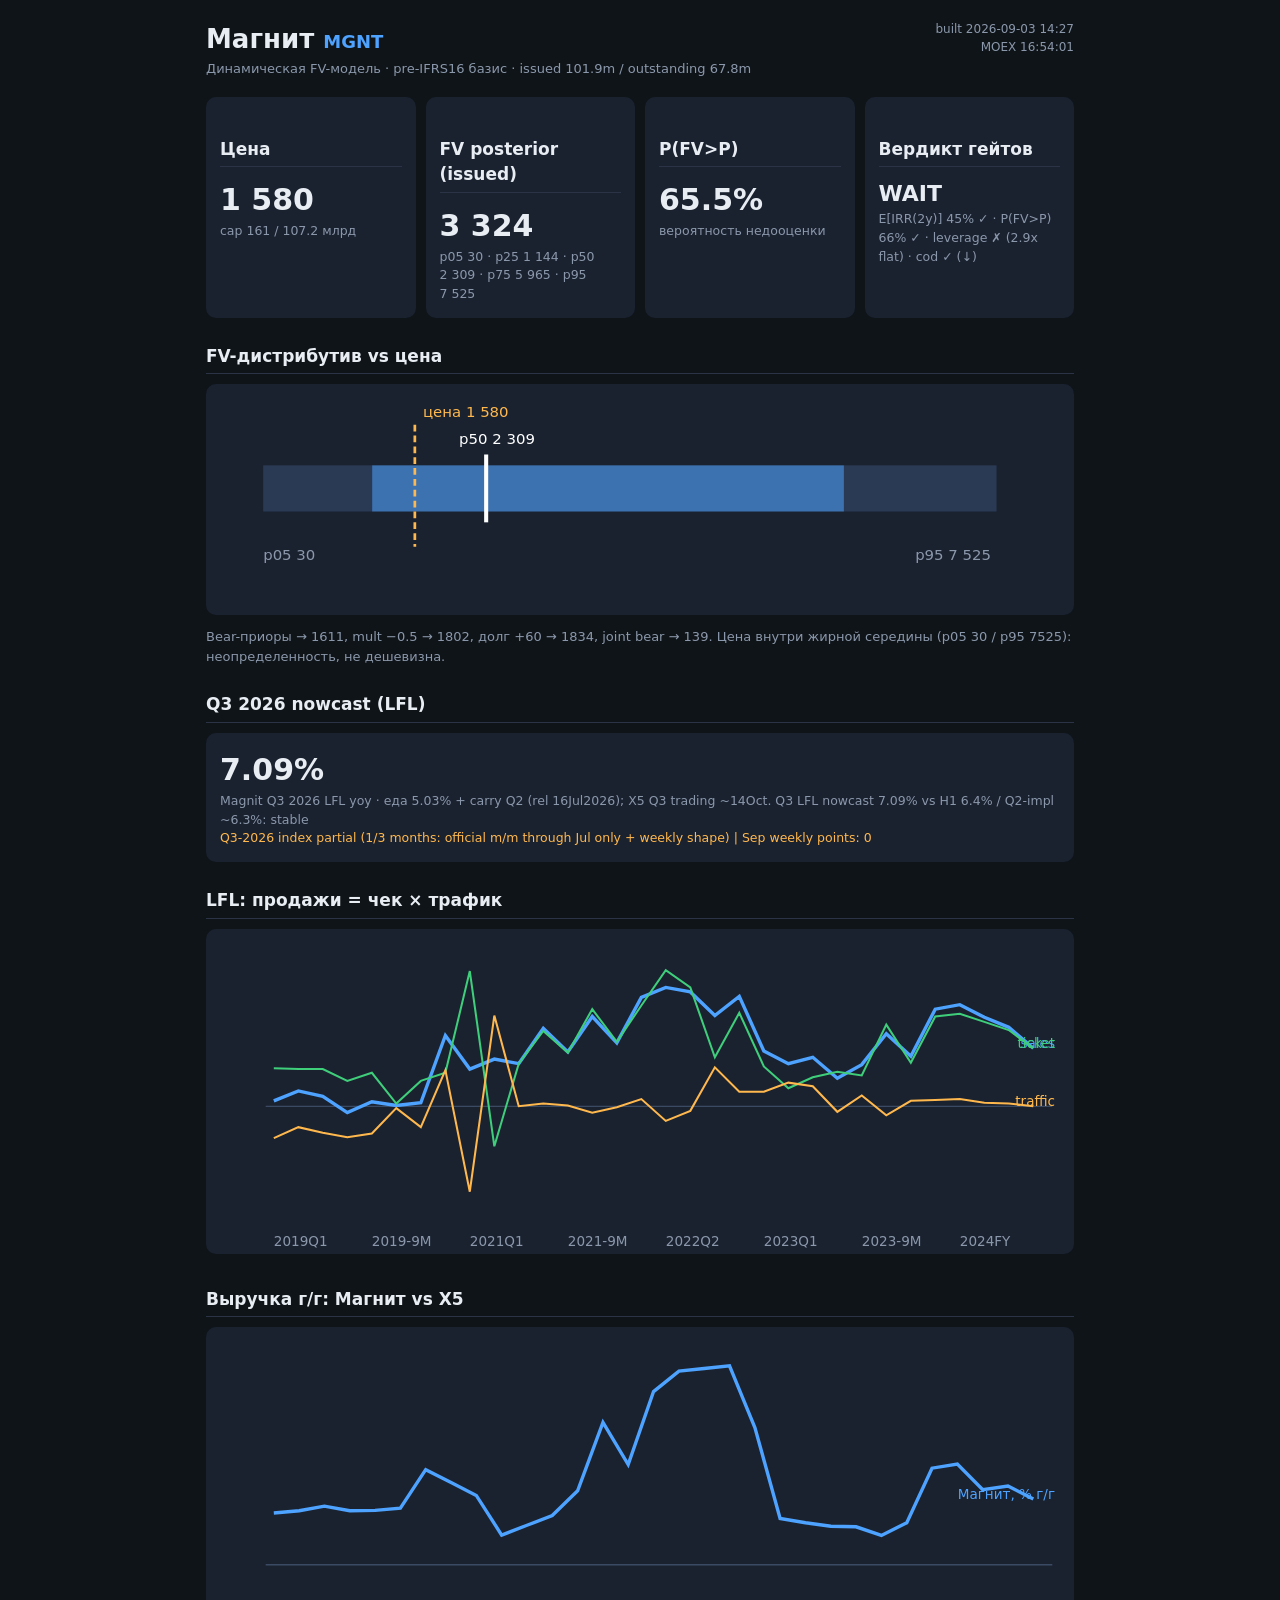
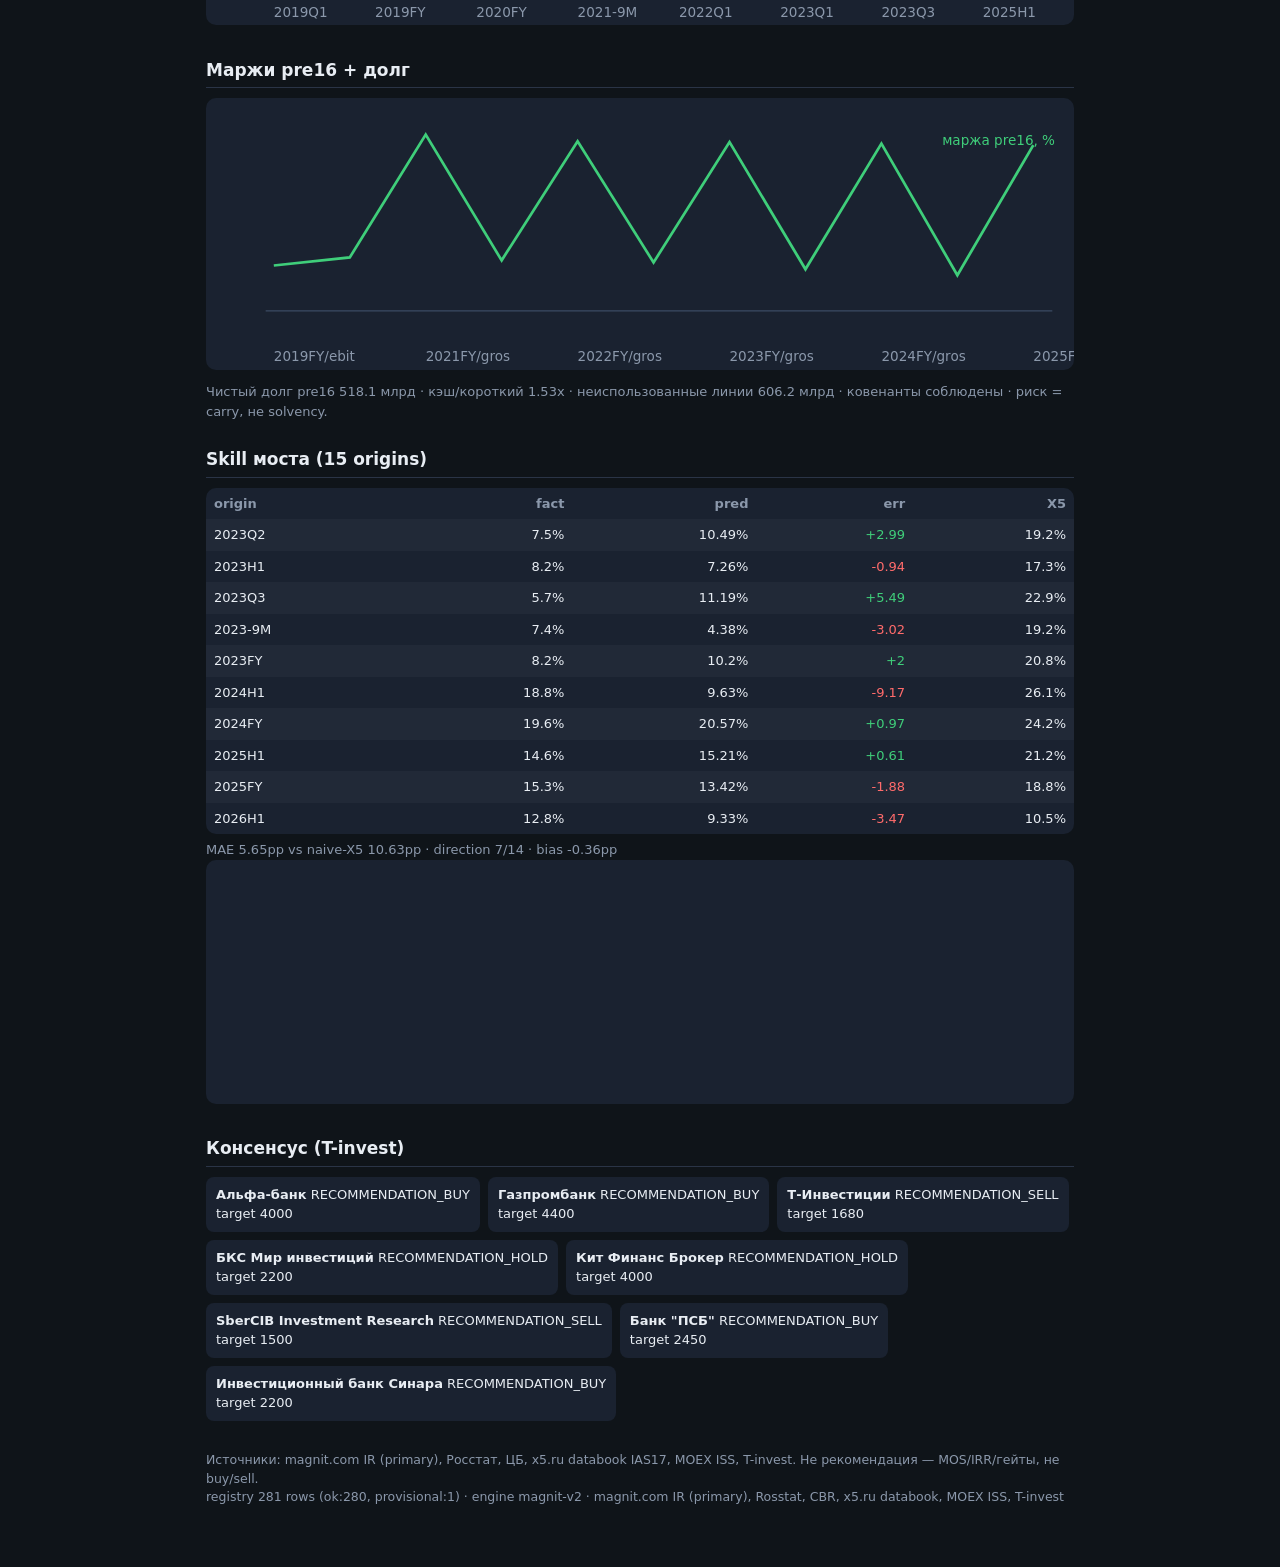
==== web/index.html @ 6f5b5670 "Magnit FV dashboard v1: static UI + model data bundle" ====
<!DOCTYPE html>
<html lang="ru">
<head>
<meta charset="UTF-8">
<meta name="viewport" content="width=device-width, initial-scale=1.0">
<title>Магнит (MGNT) — Fair Value дашборд</title>
<link rel="stylesheet" href="styles.css">
</head>
<body>
<header>
  <div>
    <h1>Магнит <span class="ticker">MGNT</span></h1>
    <p class="sub">Динамическая FV-модель · pre-IFRS16 базис · issued 101.9m / outstanding 67.8m</p>
  </div>
  <div class="meta"><span id="built">…</span><br><span id="mkt-update">…</span></div>
</header>

<section class="cards">
  <div class="card big"><h2>Цена</h2><div class="num" id="price">—</div><div class="cap" id="cap">—</div></div>
  <div class="card big"><h2>FV posterior (issued)</h2><div class="num" id="fv-mean">—</div><div class="cap" id="fv-band">—</div></div>
  <div class="card"><h2>P(FV&gt;P)</h2><div class="num" id="pfv">—</div><div class="cap">вероятность недооценки</div></div>
  <div class="card"><h2>Вердикт гейтов</h2><div class="num small" id="verdict">—</div><div class="cap" id="gates">—</div></div>
</section>

<section><h2>FV-дистрибутив vs цена</h2><svg id="fvchart" viewBox="0 0 640 170"></svg>
<p class="note" id="robust">…</p></section>

<section><h2>Q3 2026 nowcast (LFL)</h2><div class="card"><div class="num" id="nc">—</div><div class="cap" id="nc-detail">—</div><div class="cap warn" id="nc-warn">—</div></div></section>

<section><h2>LFL: продажи = чек × трафик</h2><svg id="lflchart" viewBox="0 0 640 240"></svg></section>

<section><h2>Выручка г/г: Магнит vs X5</h2><svg id="revchart" viewBox="0 0 640 220"></svg></section>

<section><h2>Маржи pre16 + долг</h2><svg id="mgnchart" viewBox="0 0 640 200"></svg>
<p class="note" id="credit">…</p></section>

<section><h2>Skill моста (15 origins)</h2><div id="skill"></div><svg id="errchart" viewBox="0 0 640 180"></svg></section>

<section><h2>Консенсус (T-invest)</h2><div id="consensus"></div></section>

<footer>
<p>Источники: magnit.com IR (primary), Росстат, ЦБ, x5.ru databook IAS17, MOEX ISS, T-invest. Не рекомендация — MOS/IRR/гейты, не buy/sell.</p>
<p id="fresh">…</p>
</footer>
<script src="app.js"></script>
</body>
</html>
---- web/styles.css ----
:root { --bg: #0f1419; --card: #1a2230; --txt: #e8edf3; --mut: #8b98ab; --acc: #4da3ff; --up: #3fce7a; --dn: #ff6b6b; --warn: #ffb84d; }
* { box-sizing: border-box; margin: 0; }
body { background: var(--bg); color: var(--txt); font: 15px/1.5 system-ui, sans-serif; max-width: 900px; margin: 0 auto; padding: 20px 16px 60px; }
header { display: flex; justify-content: space-between; align-items: flex-start; margin-bottom: 18px; }
h1 { font-size: 26px; } .ticker { color: var(--acc); font-size: 18px; }
.sub { color: var(--mut); font-size: 13px; } .meta { text-align: right; color: var(--mut); font-size: 12px; }
h2 { font-size: 17px; margin: 26px 0 10px; border-bottom: 1px solid #2a3446; padding-bottom: 4px; }
.cards { display: grid; grid-template-columns: repeat(auto-fit, minmax(180px, 1fr)); gap: 10px; }
.card { background: var(--card); border-radius: 10px; padding: 14px; }
.card.big { grid-column: span 1; }
.num { font-size: 30px; font-weight: 700; } .num.small { font-size: 22px; }
.cap { color: var(--mut); font-size: 12.5px; } .warn { color: var(--warn); }
svg { width: 100%; background: var(--card); border-radius: 10px; }
.note { color: var(--mut); font-size: 13px; margin-top: 6px; }
table { width: 100%; border-collapse: collapse; font-size: 13px; background: var(--card); border-radius: 10px; overflow: hidden; }
th, td { padding: 6px 8px; text-align: right; } th:first-child, td:first-child { text-align: left; }
th { color: var(--mut); font-weight: 600; } tr:nth-child(even) td { background: #ffffff08; }
.pos { color: var(--up); } .neg { color: var(--dn); }
footer { color: var(--mut); font-size: 12.5px; margin-top: 30px; }
.cons { display: flex; flex-wrap: wrap; gap: 8px; }
.cons div { background: var(--card); border-radius: 8px; padding: 8px 10px; font-size: 13px; }
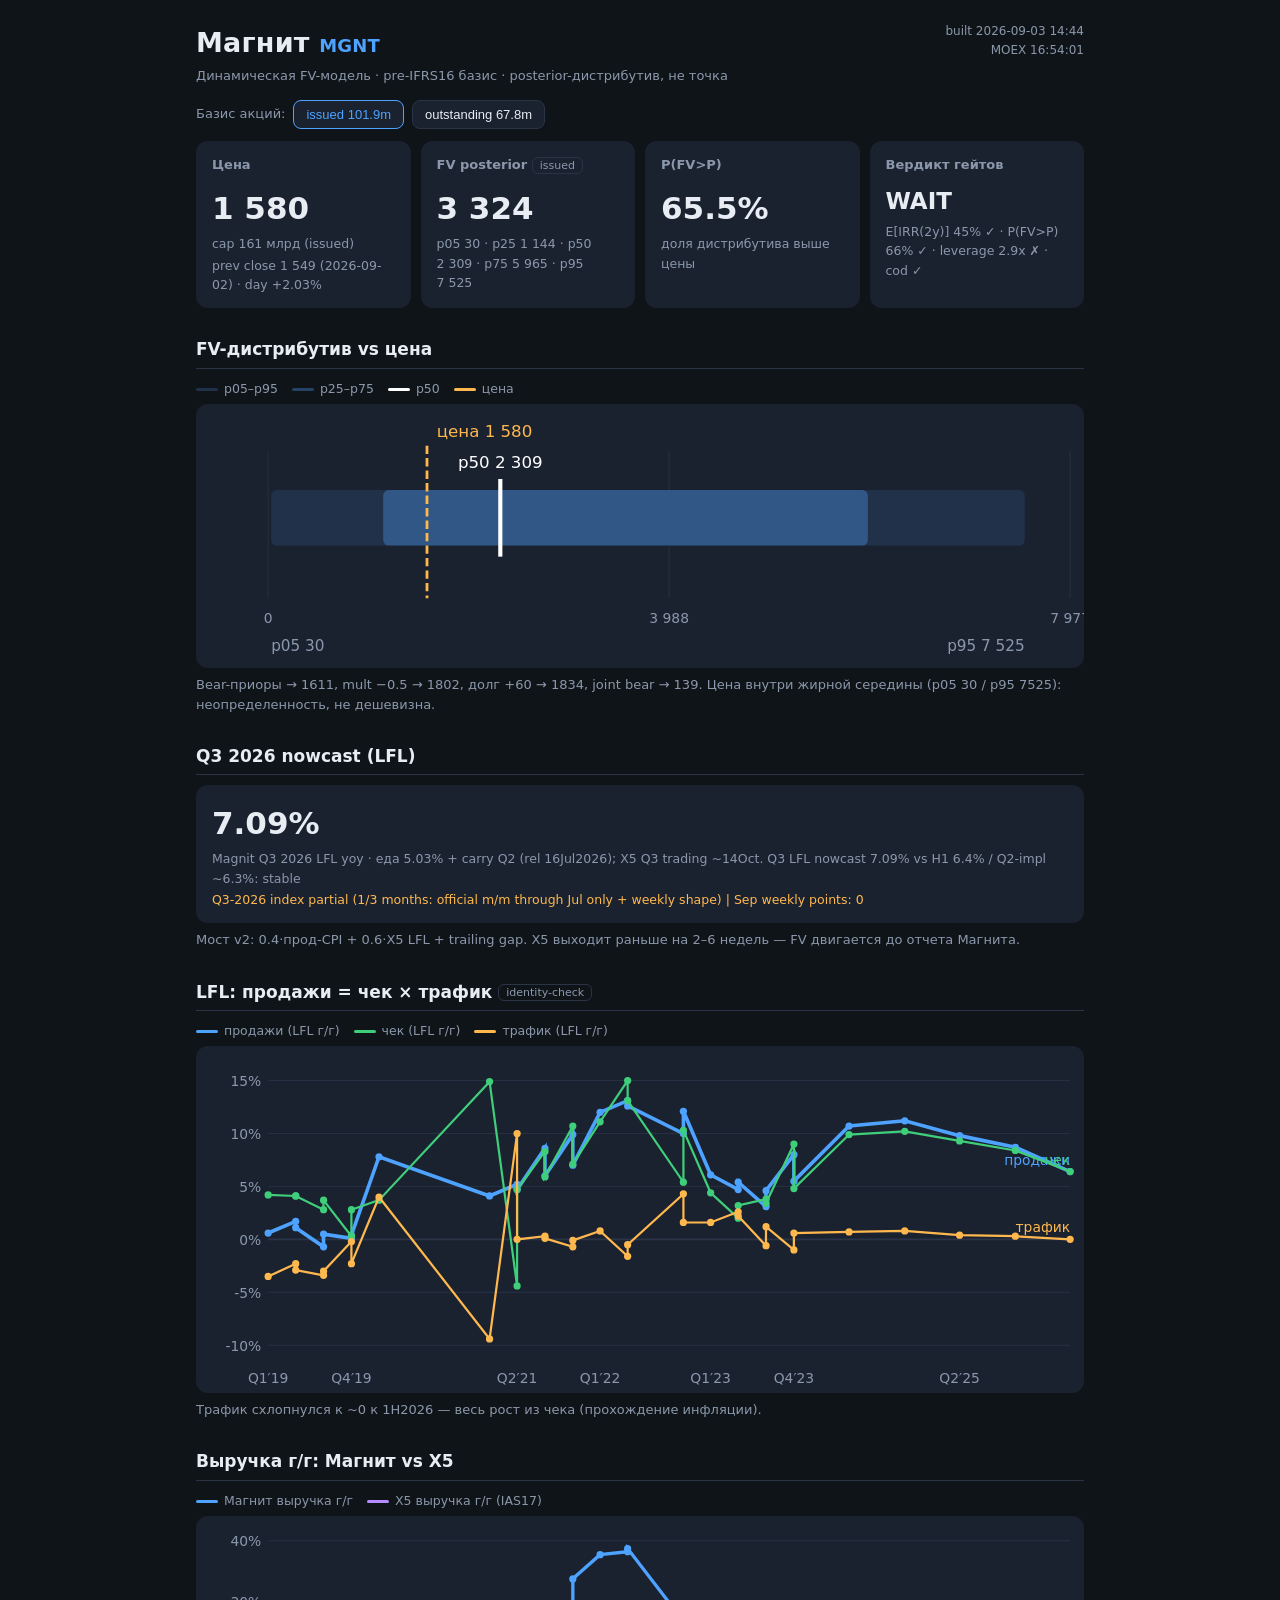
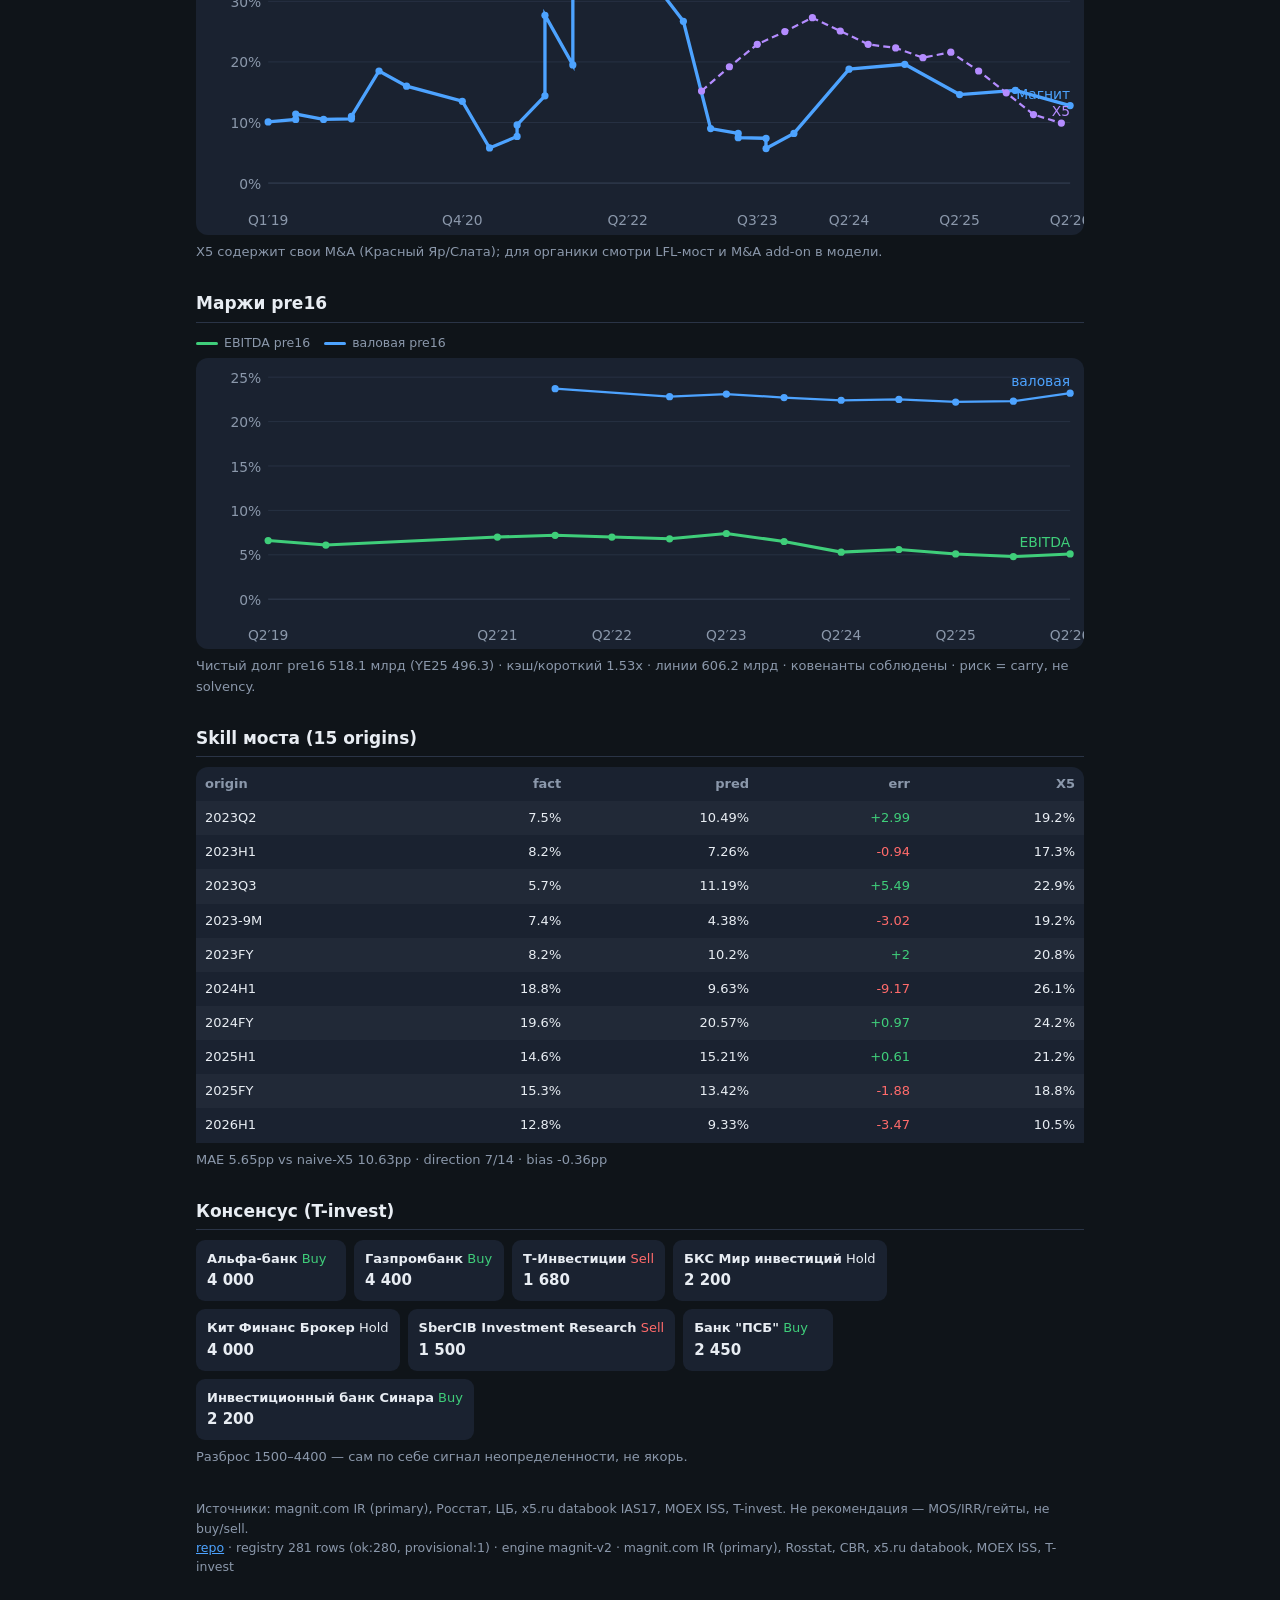
==== commit 514548d0: "v2: time-axis charts, legends, tooltips, dual-basis toggle, gates from data, headless tests" ====
--- a/web/index.html
+++ b/web/index.html
@@ -3,6 +3,9 @@
 <head>
 <meta charset="UTF-8">
 <meta name="viewport" content="width=device-width, initial-scale=1.0">
+<meta name="description" content="Магнит (MGNT): динамическая fair-value модель — posterior FV, nowcast, skill, кредит. Не рекомендация.">
+<meta name="theme-color" content="#0f1419">
+<link rel="icon" href="data:image/svg+xml,%3Csvg xmlns='http://www.w3.org/2000/svg' viewBox='0 0 32 32'%3E%3Crect width='32' height='32' rx='7' fill='%230f1419'/%3E%3Ctext x='16' y='22' font-size='17' text-anchor='middle' fill='%234da3ff' font-family='sans-serif' font-weight='bold'%3EM%3C/text%3E%3C/svg%3E">
 <title>Магнит (MGNT) — Fair Value дашборд</title>
 <link rel="stylesheet" href="styles.css">
 </head>
@@ -10,37 +13,47 @@
 <header>
   <div>
     <h1>Магнит <span class="ticker">MGNT</span></h1>
-    <p class="sub">Динамическая FV-модель · pre-IFRS16 базис · issued 101.9m / outstanding 67.8m</p>
+    <p class="sub">Динамическая FV-модель · pre-IFRS16 базис · posterior-дистрибутив, не точка</p>
   </div>
   <div class="meta"><span id="built">…</span><br><span id="mkt-update">…</span></div>
 </header>
 
+<div class="basis-row">
+  <span>Базис акций:</span>
+  <button id="b-iss" class="on">issued 101.9m</button>
+  <button id="b-out">outstanding 67.8m</button>
+</div>
+
 <section class="cards">
-  <div class="card big"><h2>Цена</h2><div class="num" id="price">—</div><div class="cap" id="cap">—</div></div>
-  <div class="card big"><h2>FV posterior (issued)</h2><div class="num" id="fv-mean">—</div><div class="cap" id="fv-band">—</div></div>
-  <div class="card"><h2>P(FV&gt;P)</h2><div class="num" id="pfv">—</div><div class="cap">вероятность недооценки</div></div>
+  <div class="card big"><h2>Цена</h2><div class="num" id="price">—</div><div class="cap" id="cap">—</div><div class="cap" id="daychg">—</div></div>
+  <div class="card big"><h2>FV posterior <span id="fv-basis" class="tag">issued</span></h2><div class="num" id="fv-mean">—</div><div class="cap" id="fv-band">—</div></div>
+  <div class="card"><h2>P(FV&gt;P)</h2><div class="num" id="pfv">—</div><div class="cap">доля дистрибутива выше цены</div></div>
   <div class="card"><h2>Вердикт гейтов</h2><div class="num small" id="verdict">—</div><div class="cap" id="gates">—</div></div>
 </section>
 
-<section><h2>FV-дистрибутив vs цена</h2><svg id="fvchart" viewBox="0 0 640 170"></svg>
+<section><h2>FV-дистрибутив vs цена</h2><div class="legend" id="fv-legend"></div><svg id="fvchart" viewBox="0 0 640 190" role="img" aria-label="FV distribution chart"></svg>
 <p class="note" id="robust">…</p></section>
 
-<section><h2>Q3 2026 nowcast (LFL)</h2><div class="card"><div class="num" id="nc">—</div><div class="cap" id="nc-detail">—</div><div class="cap warn" id="nc-warn">—</div></div></section>
+<section><h2>Q3 2026 nowcast (LFL)</h2><div class="card"><div class="num" id="nc">—</div><div class="cap" id="nc-detail">—</div><div class="cap warn" id="nc-warn">—</div></div>
+<p class="note">Мост v2: 0.4·прод-CPI + 0.6·X5 LFL + trailing gap. X5 выходит раньше на 2–6 недель — FV двигается до отчета Магнита.</p></section>
 
-<section><h2>LFL: продажи = чек × трафик</h2><svg id="lflchart" viewBox="0 0 640 240"></svg></section>
+<section><h2>LFL: продажи = чек × трафик <span class="tag">identity-check</span></h2><div class="legend" id="lfl-legend"></div><svg id="lflchart" viewBox="0 0 640 250" role="img" aria-label="LFL split chart"></svg>
+<p class="note">Трафик схлопнулся к ~0 к 1H2026 — весь рост из чека (прохождение инфляции).</p></section>
 
-<section><h2>Выручка г/г: Магнит vs X5</h2><svg id="revchart" viewBox="0 0 640 220"></svg></section>
+<section><h2>Выручка г/г: Магнит vs X5</h2><div class="legend" id="rev-legend"></div><svg id="revchart" viewBox="0 0 640 230" role="img" aria-label="Revenue growth chart"></svg>
+<p class="note">X5 содержит свои M&A (Красный Яр/Слата); для органики смотри LFL-мост и M&A add-on в модели.</p></section>
 
-<section><h2>Маржи pre16 + долг</h2><svg id="mgnchart" viewBox="0 0 640 200"></svg>
+<section><h2>Маржи pre16</h2><div class="legend" id="mgn-legend"></div><svg id="mgnchart" viewBox="0 0 640 210" role="img" aria-label="Margins chart"></svg>
 <p class="note" id="credit">…</p></section>
 
-<section><h2>Skill моста (15 origins)</h2><div id="skill"></div><svg id="errchart" viewBox="0 0 640 180"></svg></section>
+<section><h2>Skill моста (15 origins)</h2><div class="tbl-wrap"><div id="skill"></div></div></section>
 
-<section><h2>Консенсус (T-invest)</h2><div id="consensus"></div></section>
+<section><h2>Консенсус (T-invest)</h2><div id="consensus"></div>
+<p class="note">Разброс 1500–4400 — сам по себе сигнал неопределенности, не якорь.</p></section>
 
 <footer>
 <p>Источники: magnit.com IR (primary), Росстат, ЦБ, x5.ru databook IAS17, MOEX ISS, T-invest. Не рекомендация — MOS/IRR/гейты, не buy/sell.</p>
-<p id="fresh">…</p>
+<p><a href="https://github.com/ML371KL/temp-zero-inode-850ms">repo</a> · <span id="fresh">…</span></p>
 </footer>
 <script src="app.js"></script>
 </body>
--- a/web/styles.css
+++ b/web/styles.css
@@ -1,21 +1,33 @@
-:root { --bg: #0f1419; --card: #1a2230; --txt: #e8edf3; --mut: #8b98ab; --acc: #4da3ff; --up: #3fce7a; --dn: #ff6b6b; --warn: #ffb84d; }
+:root { --bg: #0f1419; --card: #1a2230; --txt: #e8edf3; --mut: #8b98ab; --acc: #4da3ff; --up: #3fce7a; --dn: #ff6b6b; --warn: #ffb84d; --line: #2a3446; }
 * { box-sizing: border-box; margin: 0; }
-body { background: var(--bg); color: var(--txt); font: 15px/1.5 system-ui, sans-serif; max-width: 900px; margin: 0 auto; padding: 20px 16px 60px; }
-header { display: flex; justify-content: space-between; align-items: flex-start; margin-bottom: 18px; }
-h1 { font-size: 26px; } .ticker { color: var(--acc); font-size: 18px; }
-.sub { color: var(--mut); font-size: 13px; } .meta { text-align: right; color: var(--mut); font-size: 12px; }
-h2 { font-size: 17px; margin: 26px 0 10px; border-bottom: 1px solid #2a3446; padding-bottom: 4px; }
-.cards { display: grid; grid-template-columns: repeat(auto-fit, minmax(180px, 1fr)); gap: 10px; }
-.card { background: var(--card); border-radius: 10px; padding: 14px; }
-.card.big { grid-column: span 1; }
-.num { font-size: 30px; font-weight: 700; } .num.small { font-size: 22px; }
-.cap { color: var(--mut); font-size: 12.5px; } .warn { color: var(--warn); }
-svg { width: 100%; background: var(--card); border-radius: 10px; }
-.note { color: var(--mut); font-size: 13px; margin-top: 6px; }
-table { width: 100%; border-collapse: collapse; font-size: 13px; background: var(--card); border-radius: 10px; overflow: hidden; }
-th, td { padding: 6px 8px; text-align: right; } th:first-child, td:first-child { text-align: left; }
-th { color: var(--mut); font-weight: 600; } tr:nth-child(even) td { background: #ffffff08; }
+body { background: var(--bg); color: var(--txt); font: 15px/1.55 system-ui, -apple-system, "Segoe UI", sans-serif; max-width: 920px; margin: 0 auto; padding: 22px 16px 64px; }
+header { display: flex; justify-content: space-between; align-items: flex-start; gap: 12px; margin-bottom: 14px; }
+h1 { font-size: 27px; letter-spacing: .2px; } .ticker { color: var(--acc); font-size: 18px; font-weight: 600; }
+.sub { color: var(--mut); font-size: 13px; margin-top: 2px; } .meta { text-align: right; color: var(--mut); font-size: 12px; white-space: nowrap; }
+.basis-row { display: flex; align-items: center; gap: 8px; color: var(--mut); font-size: 13px; margin-bottom: 12px; }
+.basis-row button { background: var(--card); color: var(--txt); border: 1px solid var(--line); border-radius: 8px; padding: 6px 12px; font-size: 13px; cursor: pointer; }
+.basis-row button.on { border-color: var(--acc); color: var(--acc); }
+h2 { font-size: 17px; margin: 28px 0 10px; border-bottom: 1px solid var(--line); padding-bottom: 5px; }
+.tag { font-size: 11px; color: var(--mut); border: 1px solid var(--line); border-radius: 6px; padding: 1px 7px; font-weight: 400; vertical-align: middle; }
+.cards { display: grid; grid-template-columns: repeat(auto-fit, minmax(190px, 1fr)); gap: 10px; }
+.card { background: var(--card); border-radius: 12px; padding: 14px 16px; }
+.card h2 { border: 0; margin: 0 0 4px; font-size: 13px; color: var(--mut); font-weight: 600; }
+.num { font-size: 31px; font-weight: 700; font-variant-numeric: tabular-nums; } .num.small { font-size: 23px; }
+.cap { color: var(--mut); font-size: 12.5px; margin-top: 2px; } .warn { color: var(--warn); }
+.legend { display: flex; flex-wrap: wrap; gap: 6px 14px; font-size: 12.5px; color: var(--mut); margin-bottom: 6px; }
+.legend i { display: inline-block; width: 22px; height: 3px; border-radius: 2px; margin-right: 6px; vertical-align: middle; }
+svg { width: 100%; height: auto; background: var(--card); border-radius: 12px; display: block; }
+svg text { font-family: inherit; }
+.note { color: var(--mut); font-size: 13px; margin-top: 7px; }
+.tbl-wrap { overflow-x: auto; border-radius: 12px; }
+table { width: 100%; border-collapse: collapse; font-size: 13px; background: var(--card); font-variant-numeric: tabular-nums; }
+th, td { padding: 7px 9px; text-align: right; white-space: nowrap; } th:first-child, td:first-child { text-align: left; }
+th { color: var(--mut); font-weight: 600; position: sticky; top: 0; }
+tbody tr:nth-child(even) td { background: #ffffff08; }
 .pos { color: var(--up); } .neg { color: var(--dn); }
-footer { color: var(--mut); font-size: 12.5px; margin-top: 30px; }
 .cons { display: flex; flex-wrap: wrap; gap: 8px; }
-.cons div { background: var(--card); border-radius: 8px; padding: 8px 10px; font-size: 13px; }
+.cons div { background: var(--card); border-radius: 9px; padding: 9px 11px; font-size: 13px; min-width: 150px; }
+.cons .t { font-weight: 700; font-size: 15px; }
+footer { color: var(--mut); font-size: 12.5px; margin-top: 32px; }
+footer a { color: var(--acc); }
+@media (max-width: 560px) { .num { font-size: 25px; } body { padding: 14px 10px 48px; } .meta { display: none; } }
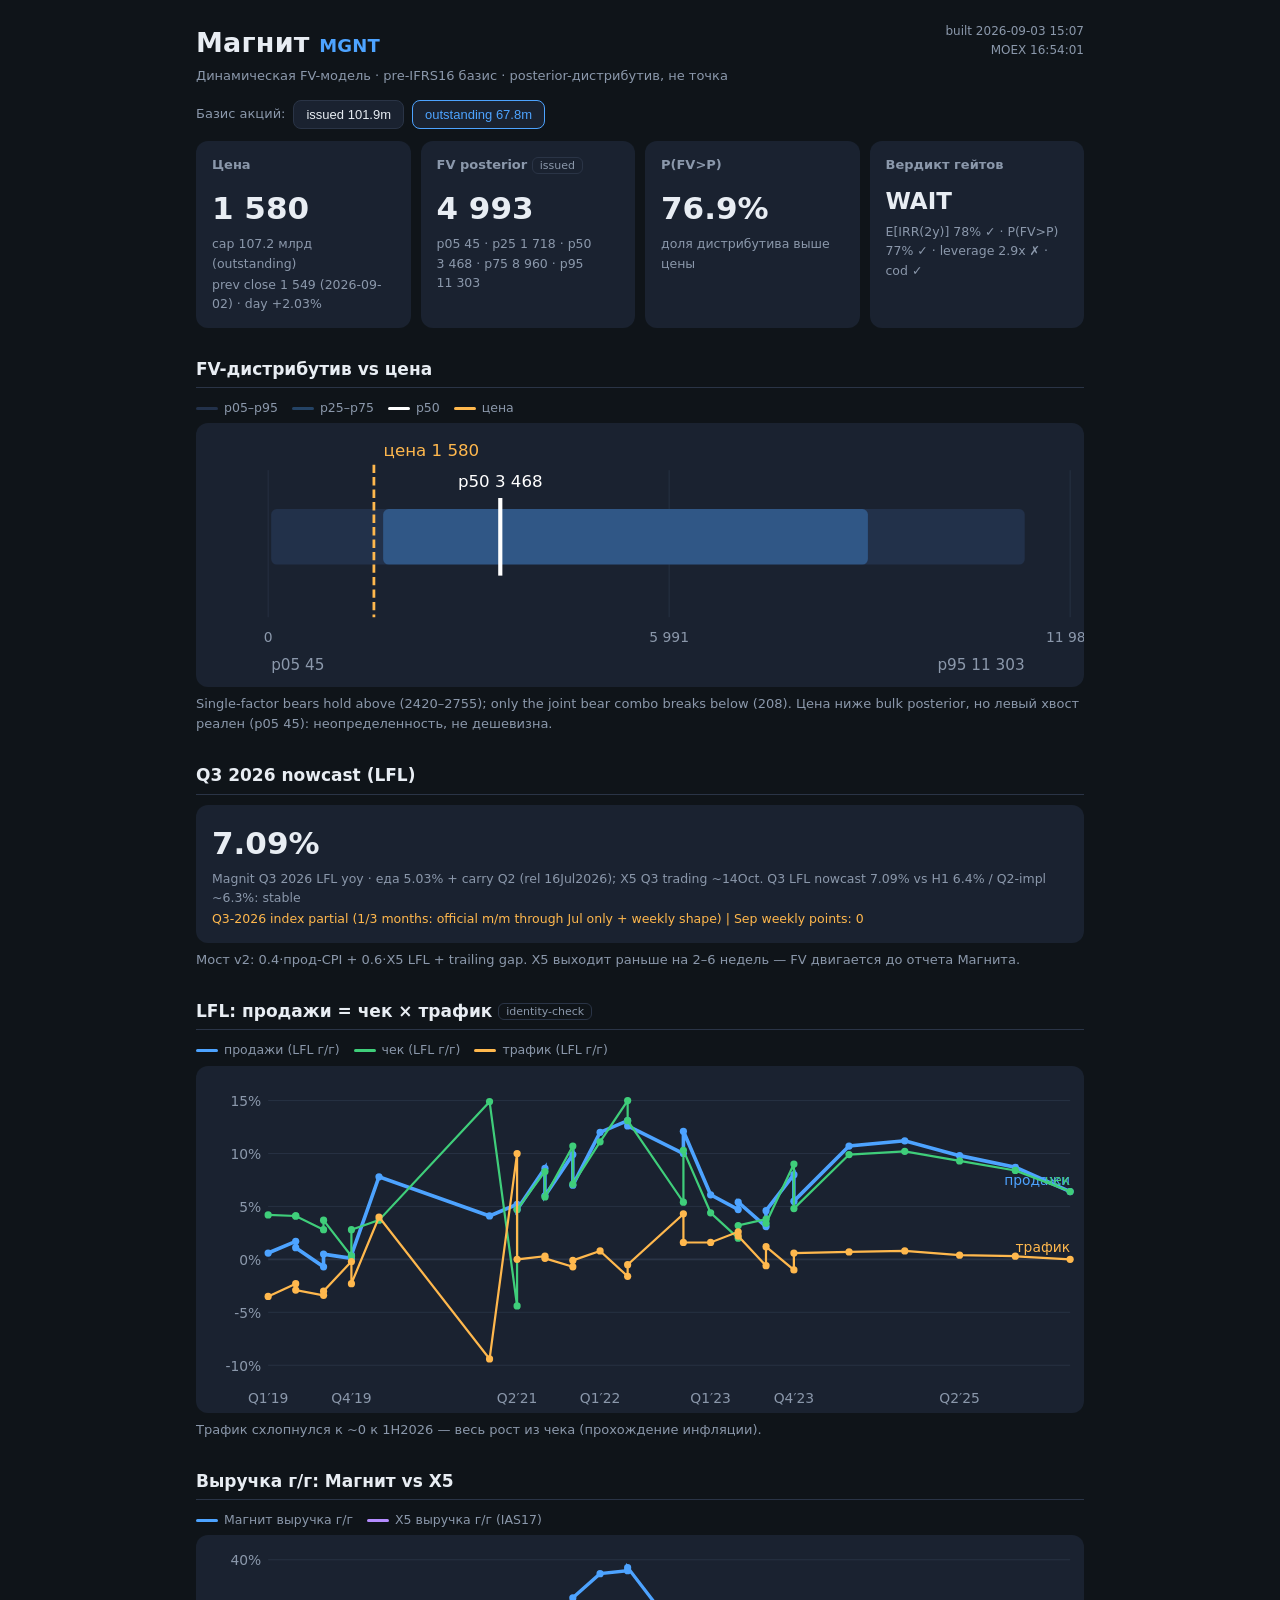
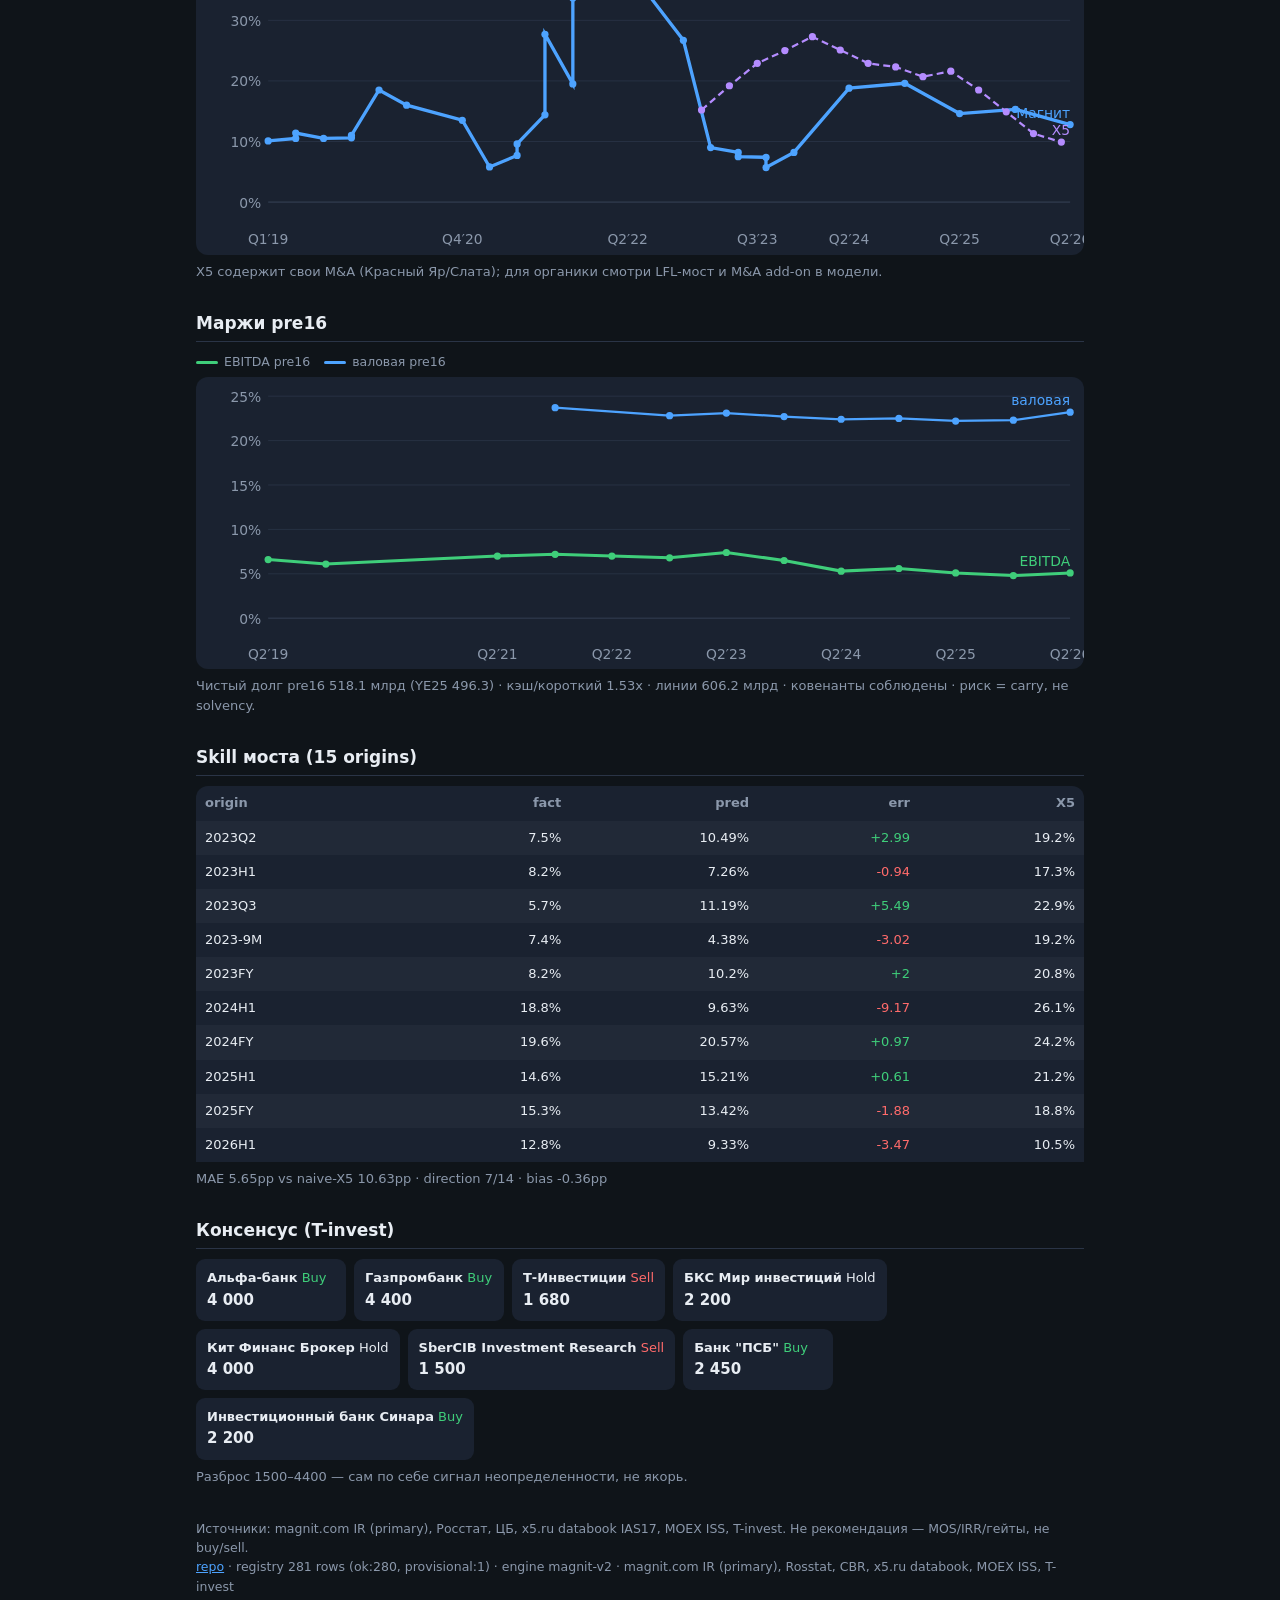
==== commit cfa5fa9d: "canonical outstanding basis default (67.847m), issued for MOEX recon" ====
--- a/web/index.html
+++ b/web/index.html
@@ -20,8 +20,8 @@
 
 <div class="basis-row">
   <span>Базис акций:</span>
-  <button id="b-iss" class="on">issued 101.9m</button>
-  <button id="b-out">outstanding 67.8m</button>
+  <button id="b-iss">issued 101.9m</button>
+  <button id="b-out" class="on">outstanding 67.8m</button>
 </div>
 
 <section class="cards">
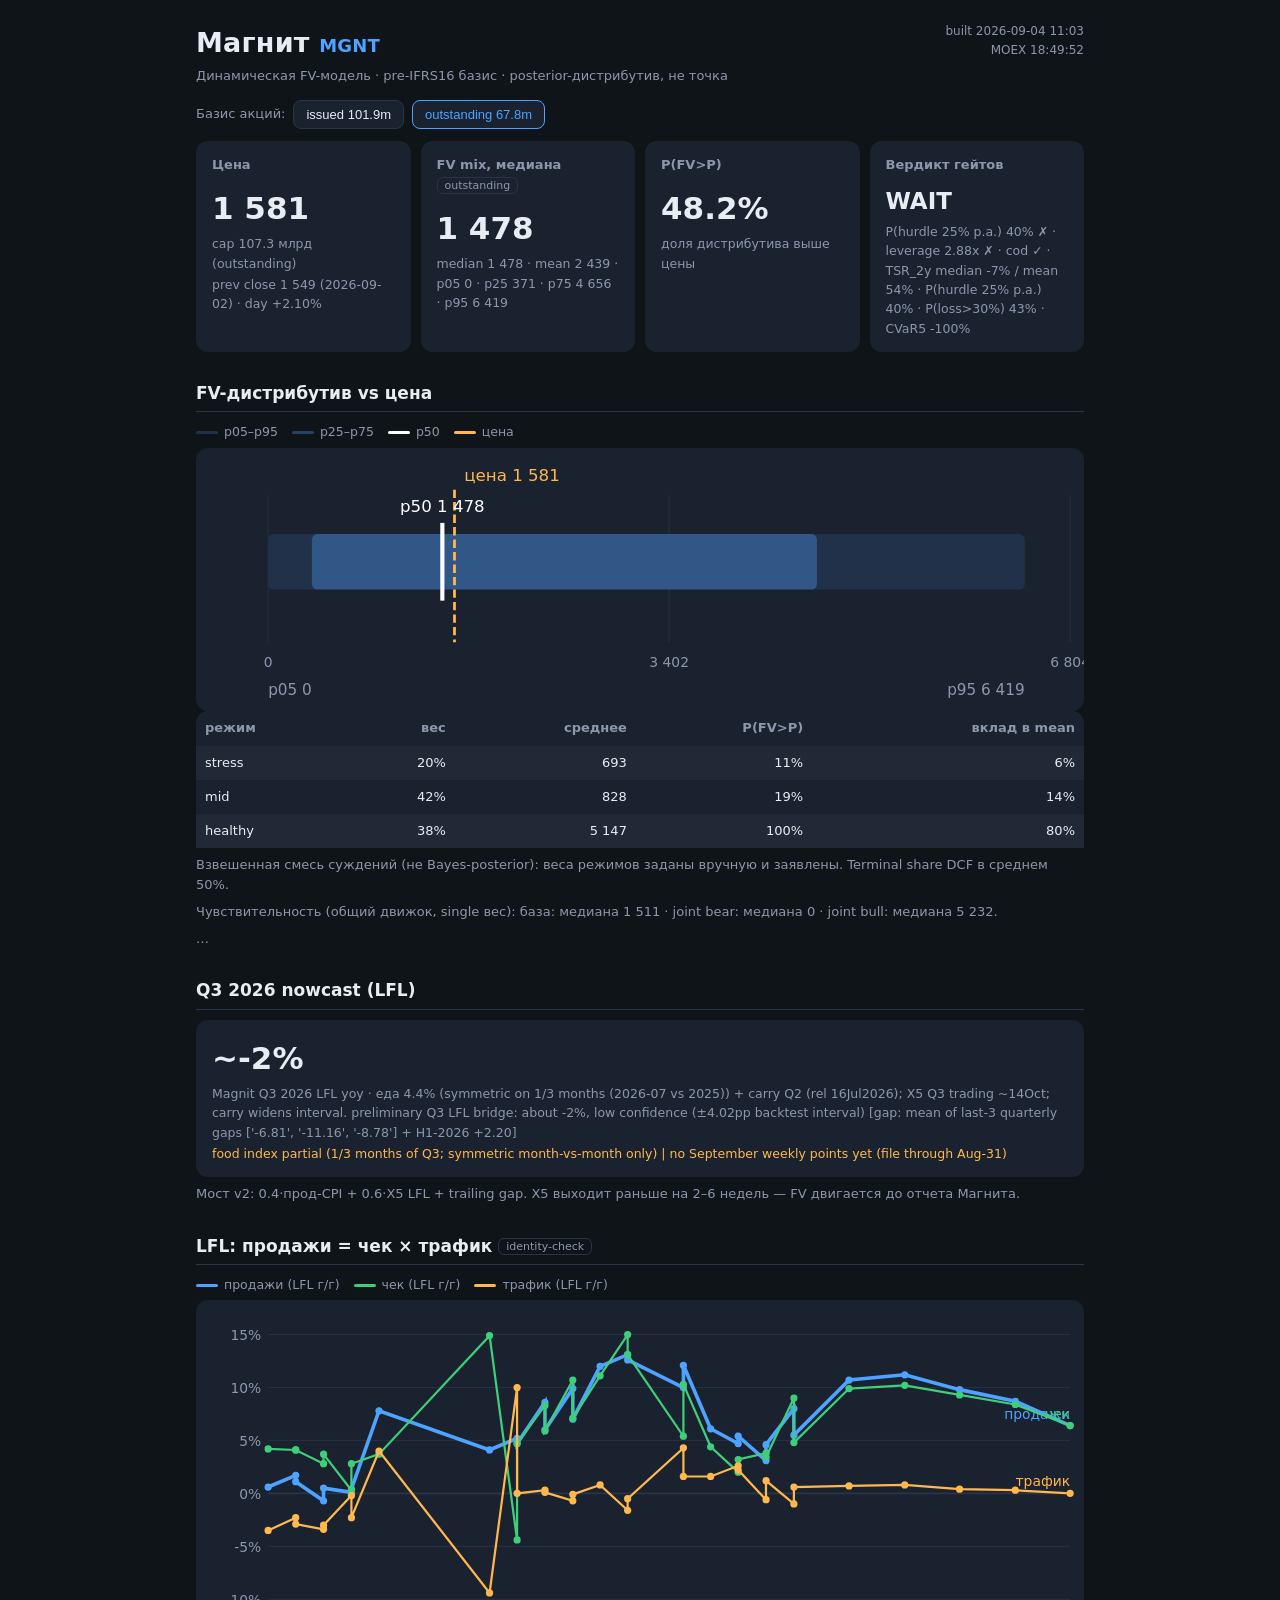
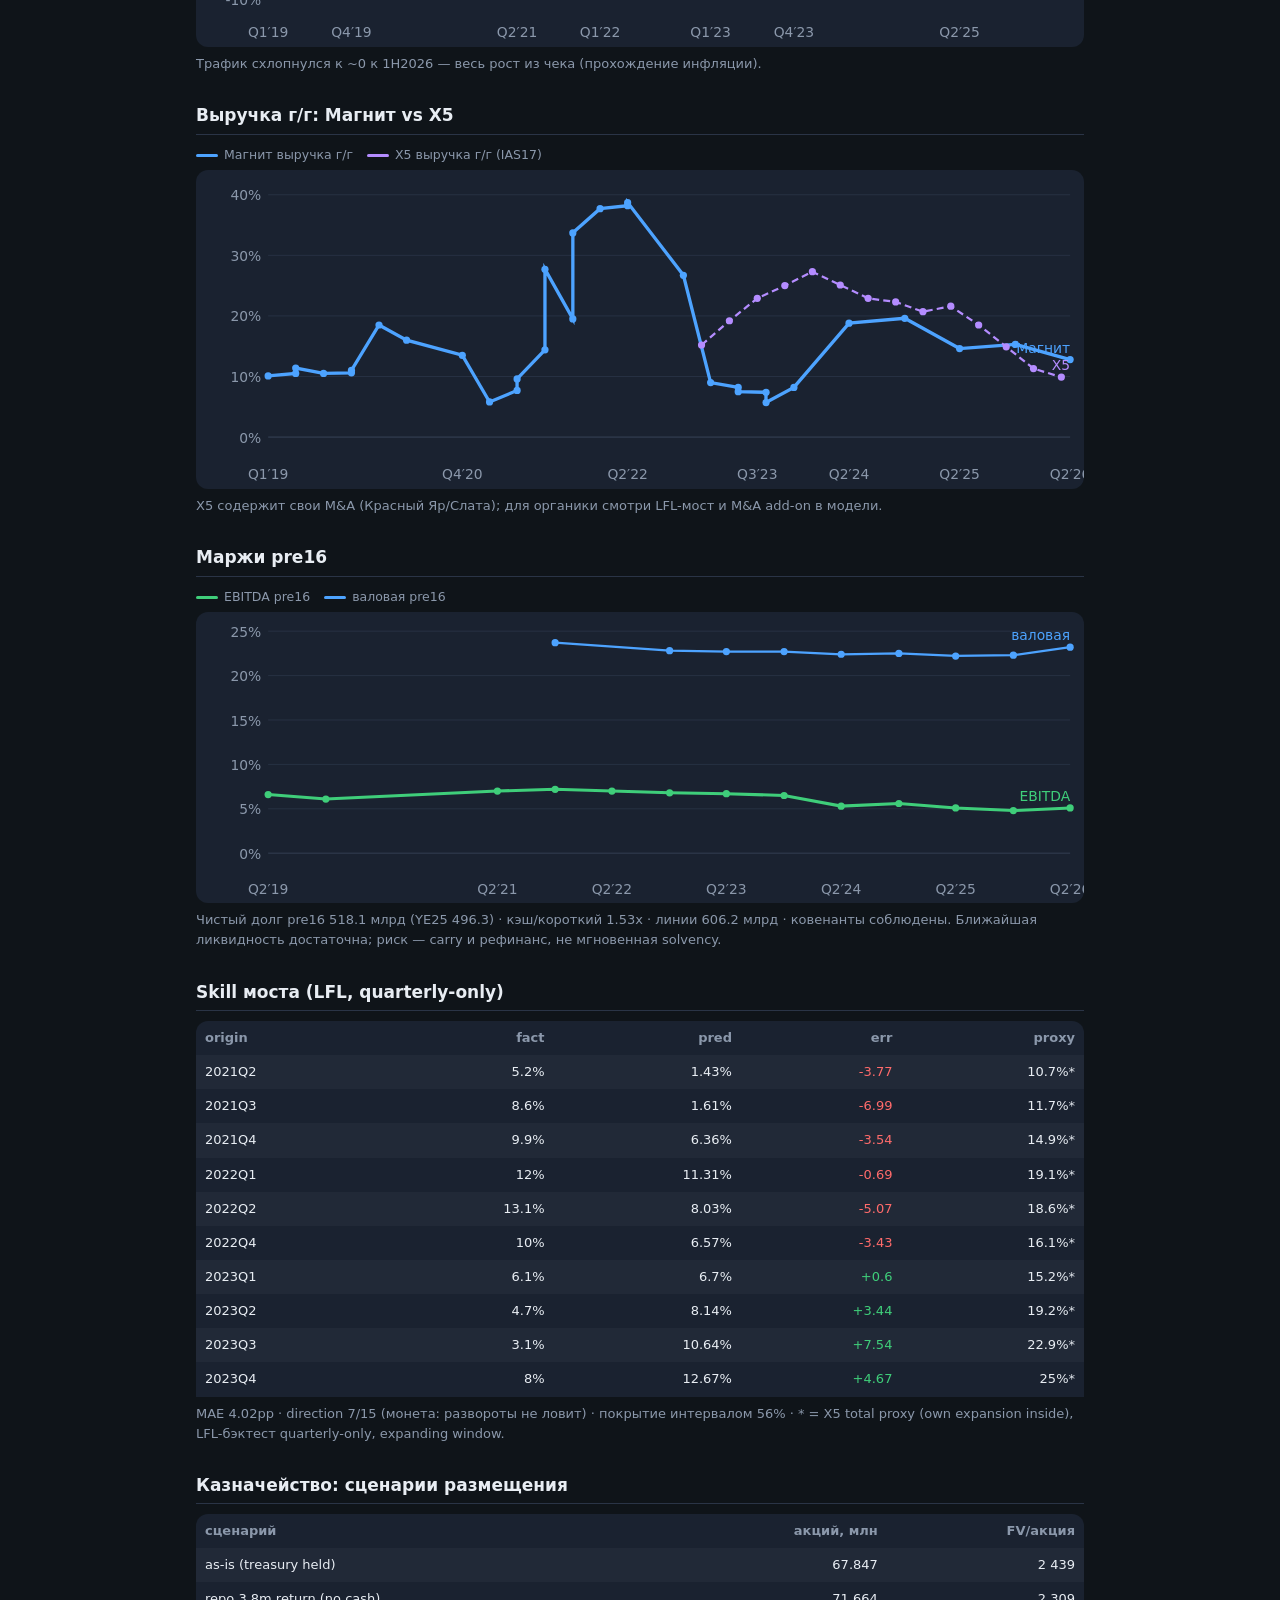
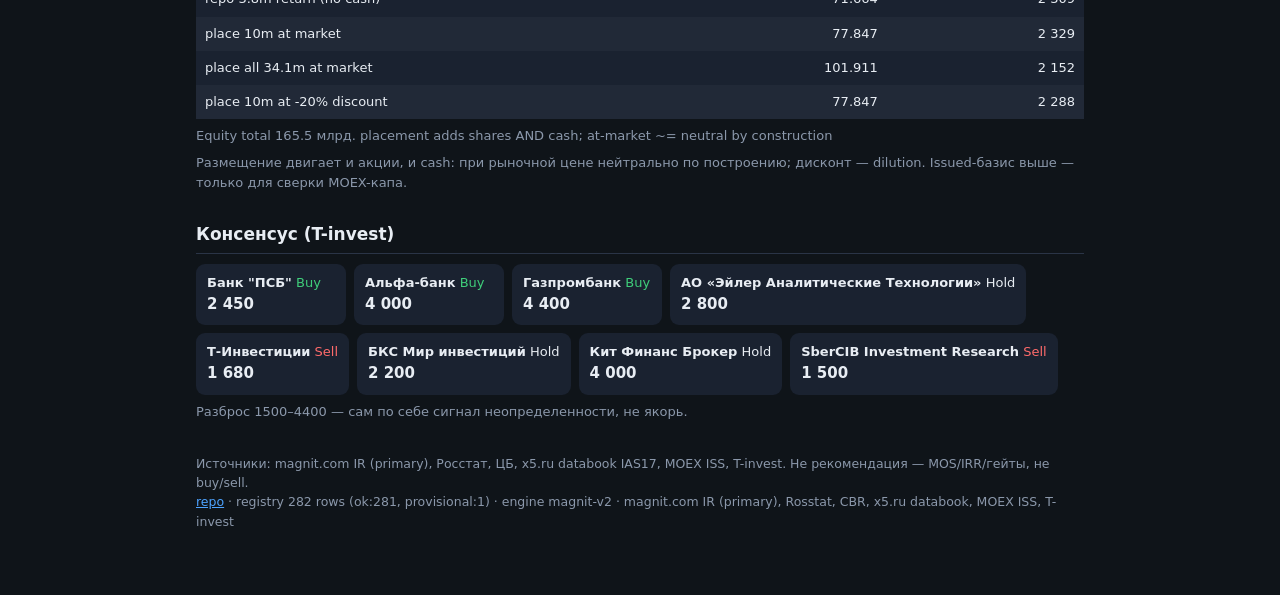
==== commit 3ec20b69: "audit fixes: FCFF corr, TSR metrics, data gates, atomic runs, LFL-only backtest, median-led UI" ====
--- a/web/index.html
+++ b/web/index.html
@@ -26,13 +26,15 @@
 
 <section class="cards">
   <div class="card big"><h2>Цена</h2><div class="num" id="price">—</div><div class="cap" id="cap">—</div><div class="cap" id="daychg">—</div></div>
-  <div class="card big"><h2>FV posterior <span id="fv-basis" class="tag">issued</span></h2><div class="num" id="fv-mean">—</div><div class="cap" id="fv-band">—</div></div>
+  <div class="card big"><h2>FV mix, медиана <span id="fv-basis" class="tag">outstanding</span></h2><div class="num" id="fv-mean">—</div><div class="cap" id="fv-band">—</div></div>
   <div class="card"><h2>P(FV&gt;P)</h2><div class="num" id="pfv">—</div><div class="cap">доля дистрибутива выше цены</div></div>
   <div class="card"><h2>Вердикт гейтов</h2><div class="num small" id="verdict">—</div><div class="cap" id="gates">—</div></div>
 </section>
 
 <section><h2>FV-дистрибутив vs цена</h2><div class="legend" id="fv-legend"></div><svg id="fvchart" viewBox="0 0 640 190" role="img" aria-label="FV distribution chart"></svg>
-<p class="note" id="robust">…</p></section>
+<div class="tbl-wrap"><div id="regimes"></div></div>
+<p class="note" id="robust">…</p>
+<p class="note" id="tsr">…</p></section>
 
 <section><h2>Q3 2026 nowcast (LFL)</h2><div class="card"><div class="num" id="nc">—</div><div class="cap" id="nc-detail">—</div><div class="cap warn" id="nc-warn">—</div></div>
 <p class="note">Мост v2: 0.4·прод-CPI + 0.6·X5 LFL + trailing gap. X5 выходит раньше на 2–6 недель — FV двигается до отчета Магнита.</p></section>
@@ -46,7 +48,10 @@
 <section><h2>Маржи pre16</h2><div class="legend" id="mgn-legend"></div><svg id="mgnchart" viewBox="0 0 640 210" role="img" aria-label="Margins chart"></svg>
 <p class="note" id="credit">…</p></section>
 
-<section><h2>Skill моста (15 origins)</h2><div class="tbl-wrap"><div id="skill"></div></div></section>
+<section><h2>Skill моста (LFL, quarterly-only)</h2><div class="tbl-wrap"><div id="skill"></div></div></section>
+
+<section><h2>Казначейство: сценарии размещения</h2><div class="tbl-wrap"><div id="dilution"></div></div>
+<p class="note">Размещение двигает и акции, и cash: при рыночной цене нейтрально по построению; дисконт — dilution. Issued-базис выше — только для сверки MOEX-капа.</p></section>
 
 <section><h2>Консенсус (T-invest)</h2><div id="consensus"></div>
 <p class="note">Разброс 1500–4400 — сам по себе сигнал неопределенности, не якорь.</p></section>
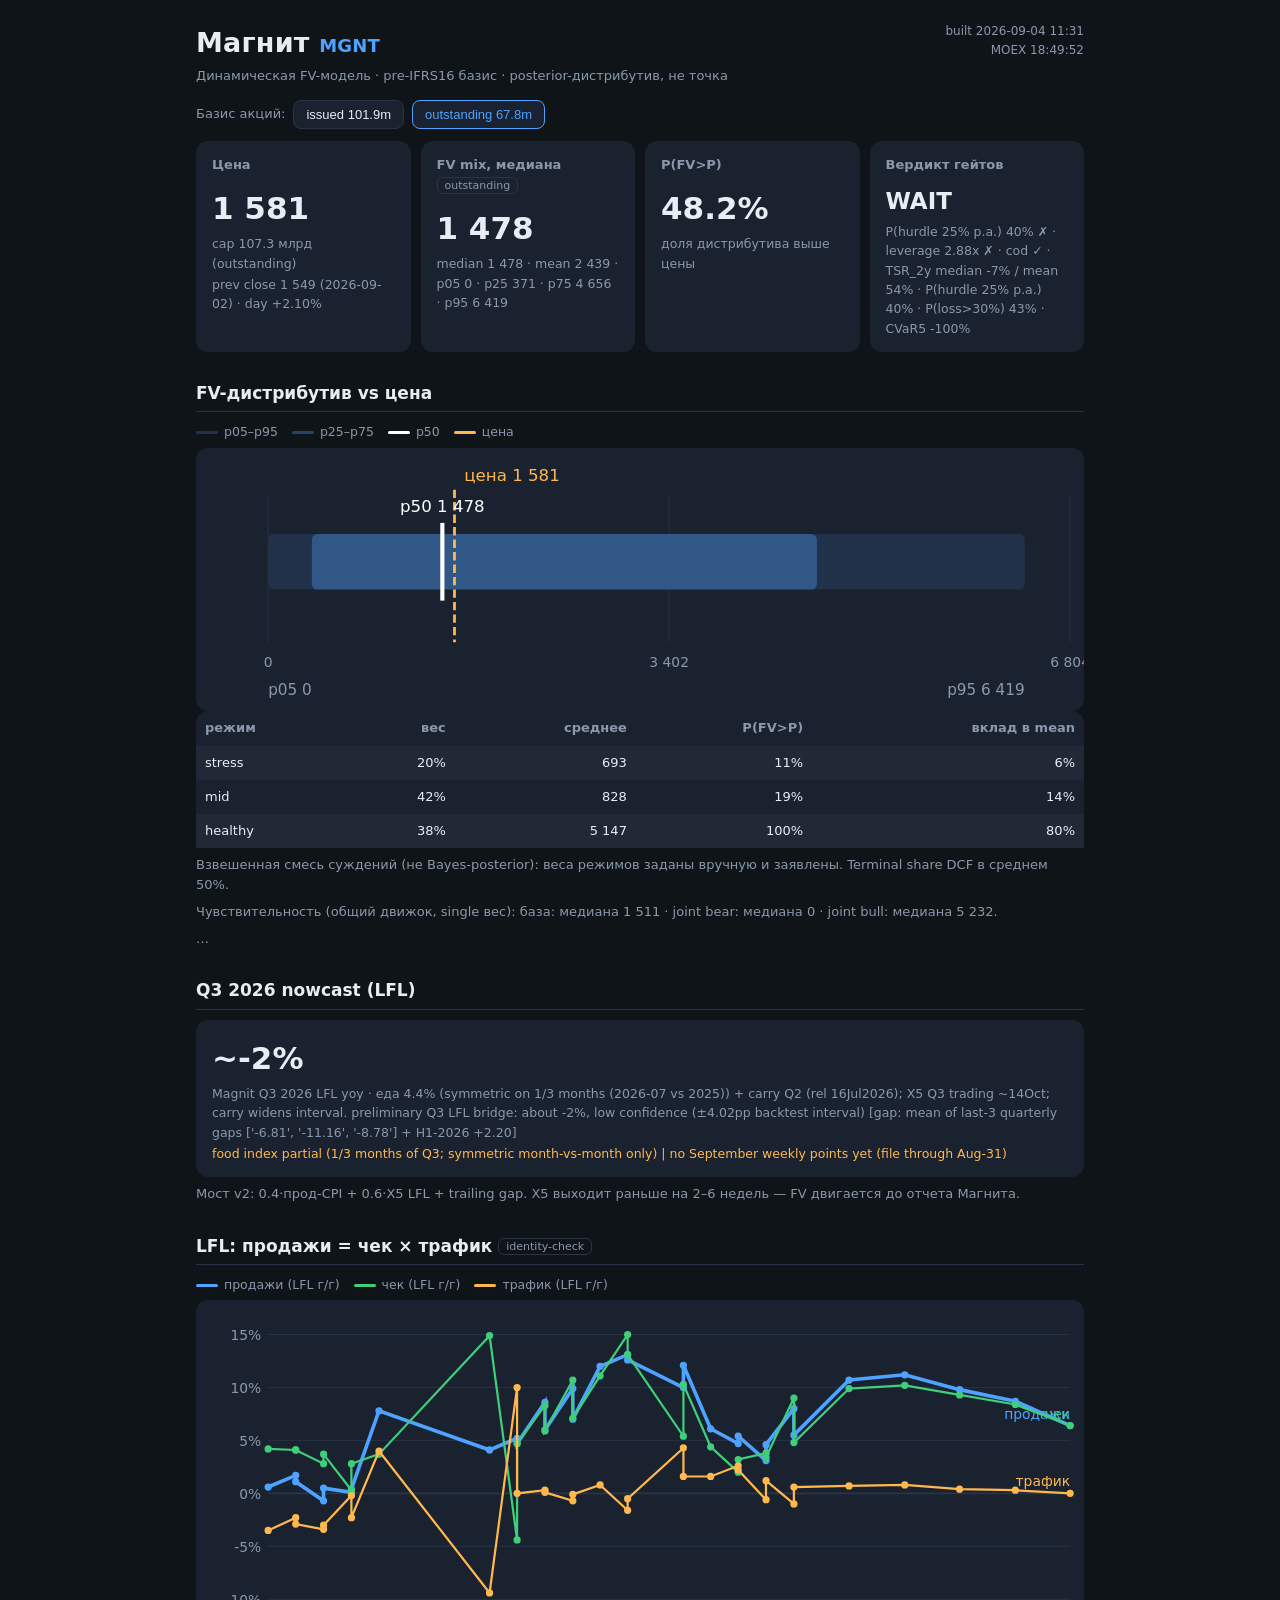
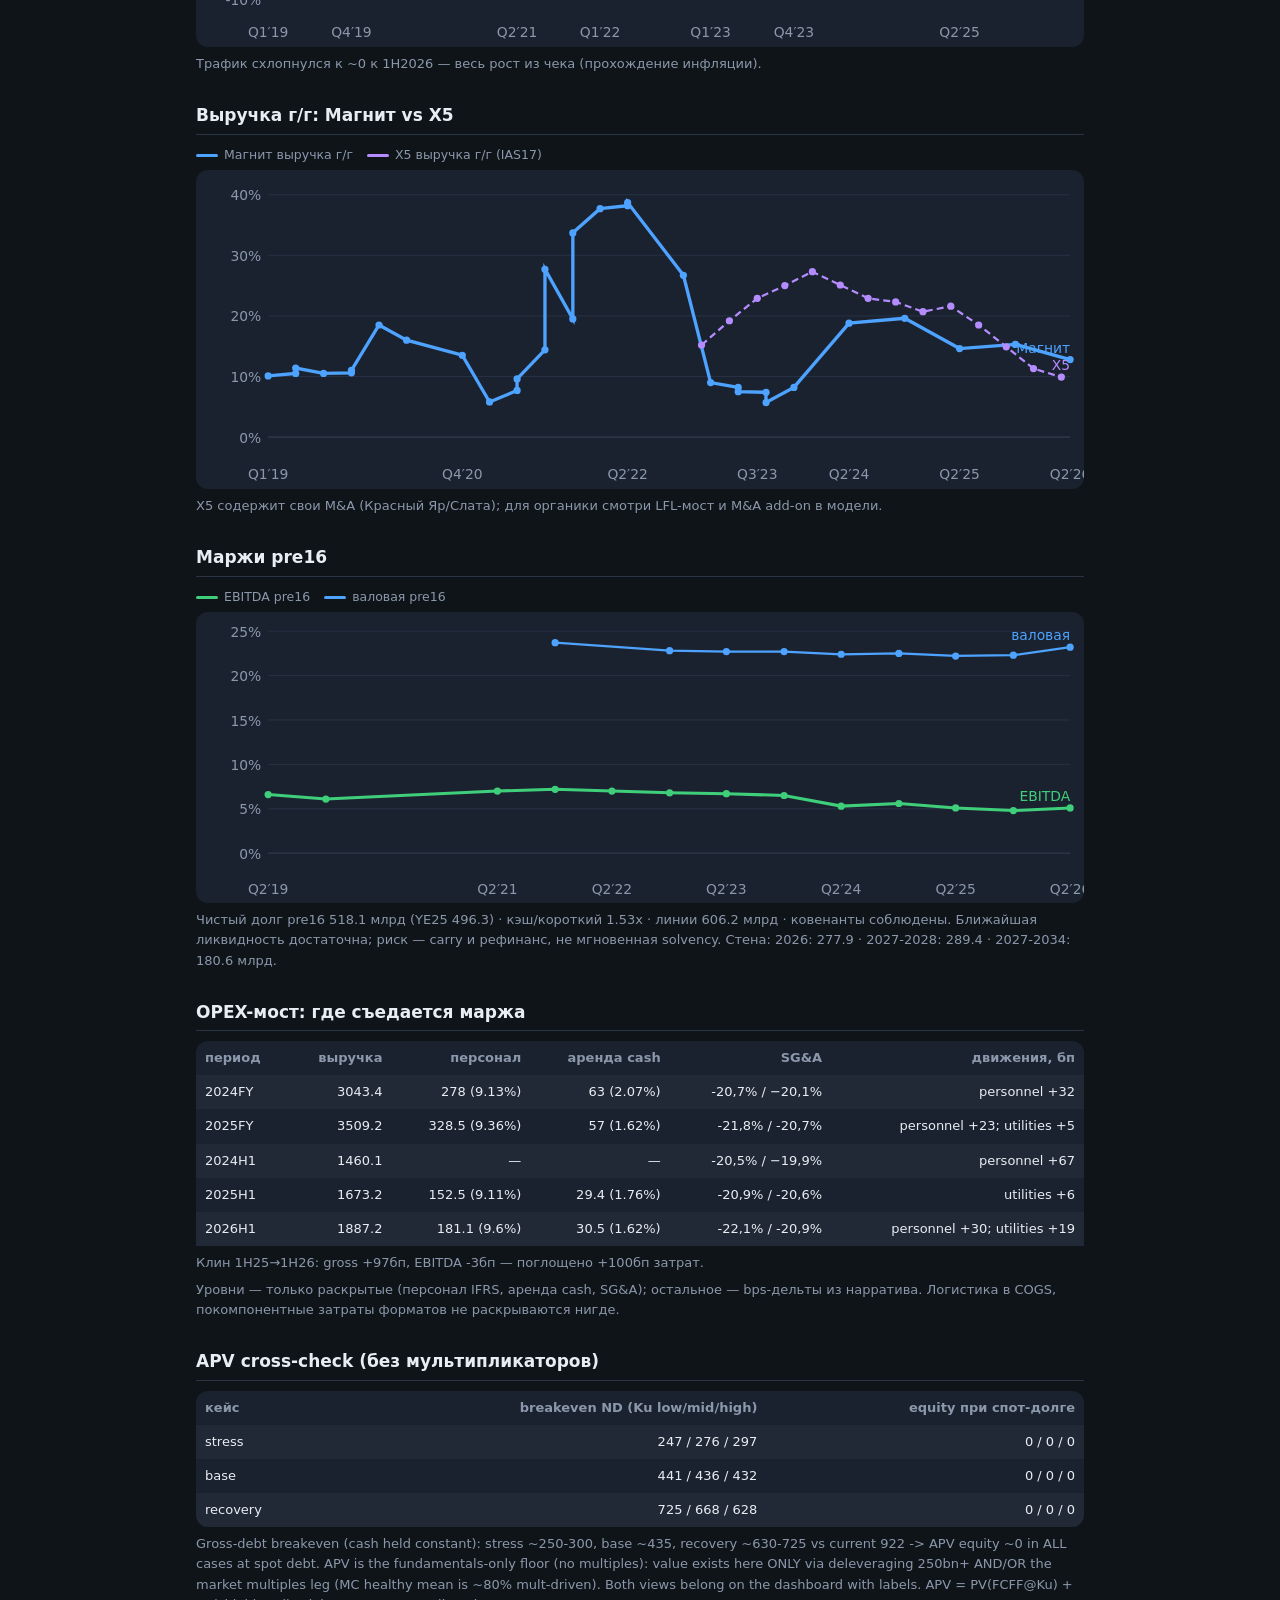
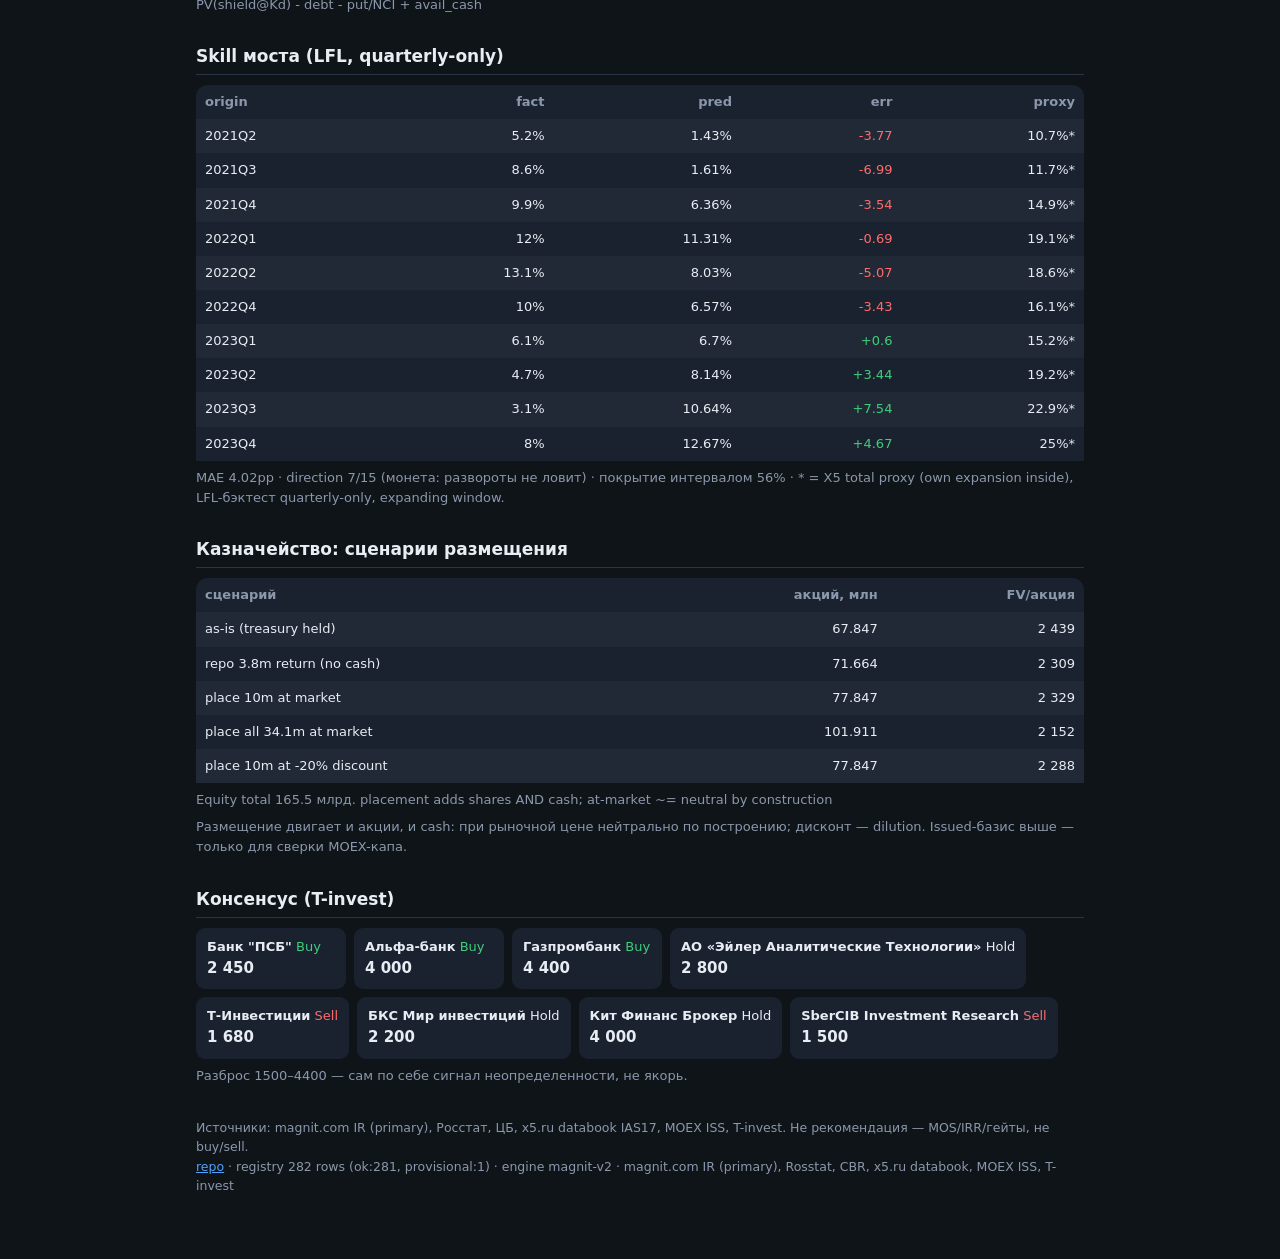
==== commit 630b611a: "roadmap R1-R3: opex bridge, debt schedule+APV, PIT vintages, restatement detector" ====
--- a/web/index.html
+++ b/web/index.html
@@ -48,6 +48,12 @@
 <section><h2>Маржи pre16</h2><div class="legend" id="mgn-legend"></div><svg id="mgnchart" viewBox="0 0 640 210" role="img" aria-label="Margins chart"></svg>
 <p class="note" id="credit">…</p></section>
 
+<section><h2>OPEX-мост: где съедается маржа</h2><div class="tbl-wrap"><div id="opex"></div></div>
+<p class="note">Уровни — только раскрытые (персонал IFRS, аренда cash, SG&A); остальное — bps-дельты из нарратива. Логистика в COGS, покомпонентные затраты форматов не раскрываются нигде.</p></section>
+
+<section><h2>APV cross-check (без мультипликаторов)</h2><div class="tbl-wrap"><div id="apv"></div></div>
+<p class="note" id="apv-note">…</p></section>
+
 <section><h2>Skill моста (LFL, quarterly-only)</h2><div class="tbl-wrap"><div id="skill"></div></div></section>
 
 <section><h2>Казначейство: сценарии размещения</h2><div class="tbl-wrap"><div id="dilution"></div></div>
